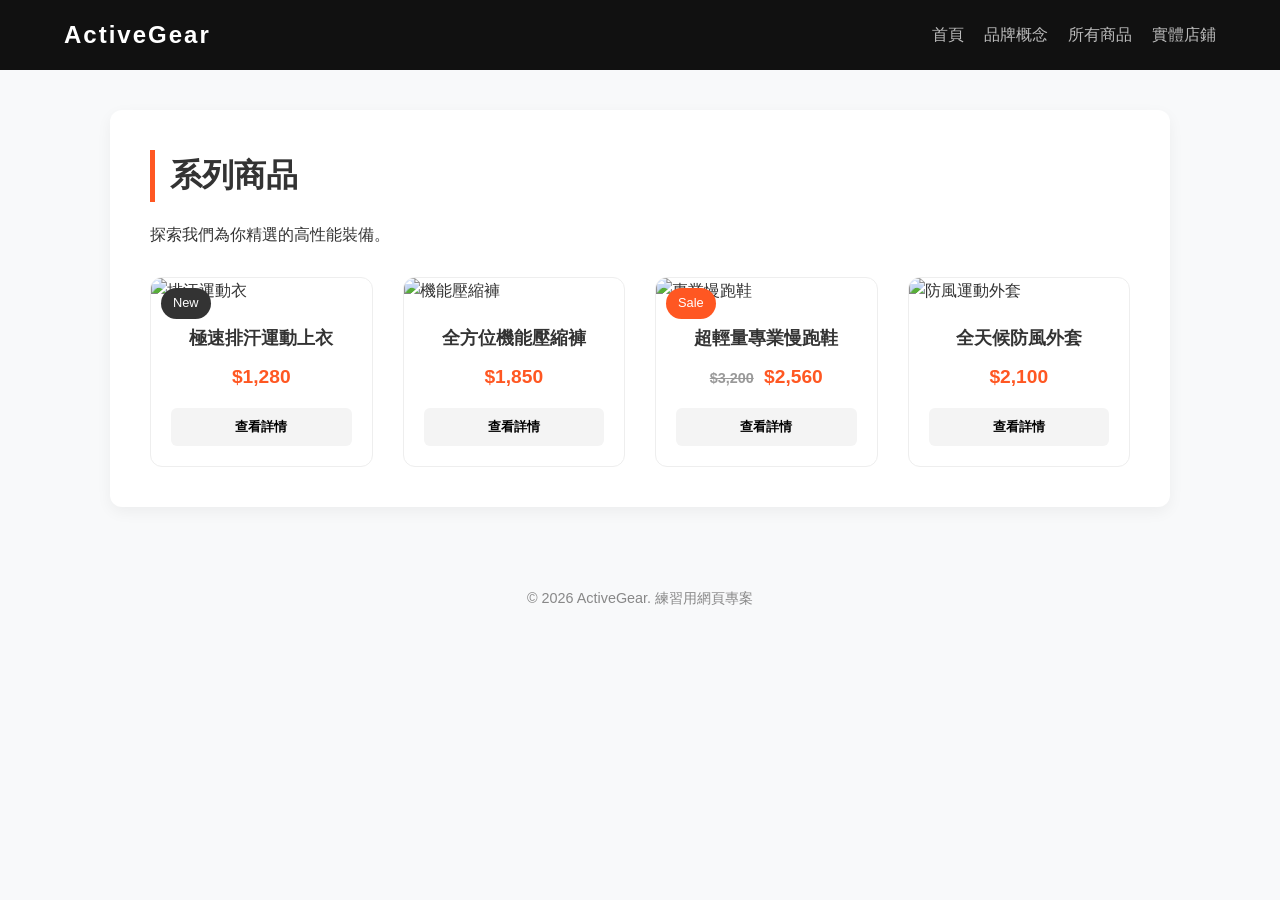
==== products.html @ 0505ae43 "Add files via upload Initial commit" ====
<!DOCTYPE html>
<html lang="zh-TW">
<head>
    <meta charset="UTF-8">
    <meta name="viewport" content="width=device-width, initial-scale=1.0">
    <title>所有商品 | ActiveGear</title>
    <link rel="stylesheet" href="style.css">
</head>
<body>

    <header>
        <h1>ActiveGear</h1>
        <nav>
            <ul>
                <li><a href="index.html">首頁</a></li>
                <li><a href="brand.html">品牌概念</a></li>
                <li><a href="products.html">所有商品</a></li>
                <li><a href="store.html">實體店鋪</a></li>
            </ul>
        </nav>
    </header>

    <main>
        <section>
            <h2>系列商品</h2>
            <p>探索我們為你精選的高性能裝備。</p>
            
            <div class="product-grid">
                
                <div class="product-card">
                    <div class="product-tag">New</div>
                    <img src="https://images.unsplash.com/photo-1521572267360-ee0c2909d518?auto=format&fit=crop&w=400&q=80" alt="排汗運動衣">
                    <div class="product-info">
                        <h4>極速排汗運動上衣</h4>
                        <p class="price">$1,280</p>
                        <button class="add-btn">查看詳情</button>
                    </div>
                </div>

                <div class="product-card">
                    <img src="https://images.unsplash.com/photo-1539109132314-3477524c8810?auto=format&fit=crop&w=400&q=80" alt="機能壓縮褲">
                    <div class="product-info">
                        <h4>全方位機能壓縮褲</h4>
                        <p class="price">$1,850</p>
                        <button class="add-btn">查看詳情</button>
                    </div>
                </div>

                <div class="product-card">
                    <div class="product-tag sale">Sale</div>
                    <img src="https://images.unsplash.com/photo-1542291026-7eec264c27ff?auto=format&fit=crop&w=400&q=80" alt="專業慢跑鞋">
                    <div class="product-info">
                        <h4>超輕量專業慢跑鞋</h4>
                        <p class="price"><span class="old-price">$3,200</span> $2,560</p>
                        <button class="add-btn">查看詳情</button>
                    </div>
                </div>

                <div class="product-card">
                    <img src="https://images.unsplash.com/photo-1583454110551-21f2fa2adfcd?auto=format&fit=crop&w=400&q=80" alt="防風運動外套">
                    <div class="product-info">
                        <h4>全天候防風外套</h4>
                        <p class="price">$2,100</p>
                        <button class="add-btn">查看詳情</button>
                    </div>
                </div>

            </div>
        </section>
    </main>

    <footer>
        <p>&copy; 2026 ActiveGear. 練習用網頁專案</p>
    </footer>

</body>
</html>
---- style.css ----
/* --- 1. 全域重設 --- */
* {
    margin: 0;
    padding: 0;
    box-sizing: border-box;
}

body {
    font-family: "Helvetica Neue", Arial, "微軟正黑體", sans-serif;
    background-color: #f8f9fa;
    color: #333;
    line-height: 1.6;
}

/* --- 2. 導覽列樣式 --- */
header {
    background-color: #111;
    color: #fff;
    padding: 1rem 5%;
    display: flex;
    justify-content: space-between;
    align-items: center;
    position: sticky;
    top: 0;
    z-index: 1000;
}

header h1 {
    font-size: 1.5rem;
    letter-spacing: 2px;
}

nav ul {
    list-style: none;
    display: flex;
    gap: 20px;
}

nav a {
    color: #bbb;
    text-decoration: none;
    font-weight: 500;
    transition: 0.3s;
}

nav a:hover {
    color: #fff;
}

/* --- 3. 主要內容版面 --- */
main {
    max-width: 1100px;
    margin: 40px auto;
    padding: 0 20px;
}

section {
    background: #fff;
    padding: 40px;
    border-radius: 12px;
    box-shadow: 0 5px 15px rgba(0,0,0,0.05);
    margin-bottom: 30px;
}

h2 {
    margin-bottom: 20px;
    font-size: 2rem;
    border-left: 5px solid #ff5722;
    padding-left: 15px;
}

/* --- 4. 首頁分類卡片 (Category Hub) --- */
.category-hub {
    display: flex;
    gap: 20px;
    margin-top: 30px;
}

.category-card {
    flex: 1;
    height: 300px;
    display: flex;
    align-items: center;
    justify-content: center;
    text-decoration: none;
    color: #fff;
    font-size: 1.5rem;
    font-weight: bold;
    border-radius: 10px;
    position: relative;
    overflow: hidden;
    background-size: cover;
    background-position: center;
    transition: transform 0.4s ease;
}

/* 背景遮罩層：確保文字清晰 */
.category-card::before {
    content: '';
    position: absolute;
    top: 0; left: 0; width: 100%; height: 100%;
    background: rgba(0, 0, 0, 0.4);
    z-index: 1;
    transition: 0.3s;
}

.category-card span {
    position: relative;
    z-index: 2;
}

/* 懸停效果 */
.category-card:hover {
    transform: translateY(-10px);
}

.category-card:hover::before {
    background: rgba(0, 0, 0, 0.2); /* 移入時變亮 */
}

/* 各別背景圖設定 (使用臨時圖片網址) */
.card-tops { background-image: url('https://images.unsplash.com/photo-1521572267360-ee0c2909d518?auto=format&fit=crop&w=600&q=80'); }
.card-bottoms { background-image: url('https://images.unsplash.com/photo-1539109132314-3477524c8810?auto=format&fit=crop&w=600&q=80'); }
.card-shoes { background-image: url('https://images.unsplash.com/photo-1542291026-7eec264c27ff?auto=format&fit=crop&w=600&q=80'); }

/* --- 5. 實體店鋪頁面專用 --- */
.store-img {
    width: 100%;
    max-height: 400px;
    object-fit: cover;
    border-radius: 8px;
    margin-bottom: 25px;
}

.store-info p {
    margin-bottom: 10px;
    font-size: 1.1rem;
}

/* --- 6. 頁尾 --- */
footer {
    text-align: center;
    padding: 40px;
    color: #888;
    font-size: 0.9rem;
}
/* --- 7. 商品列表網格 --- */
.product-grid {
    display: grid;
    /* 自動填充，每欄最小 250px，最大平均分配 */
    grid-template-columns: repeat(auto-fill, minmax(220px, 1fr));
    gap: 30px;
    margin-top: 30px;
}

/* --- 8. 商品卡片樣式 --- */
.product-card {
    background: #fff;
    border: 1px solid #eee;
    border-radius: 12px;
    overflow: hidden;
    position: relative;
    transition: 0.3s;
}

.product-card:hover {
    box-shadow: 0 10px 20px rgba(0,0,0,0.1);
    transform: translateY(-5px);
}

.product-card img {
    width: 100%;
    height: 250px;
    object-fit: cover; /* 確保圖片不變形且填滿區域 */
}

.product-info {
    padding: 20px;
    text-align: center;
}

.product-info h4 {
    margin-bottom: 10px;
    font-size: 1.1rem;
}

.price {
    color: #ff5722;
    font-weight: bold;
    font-size: 1.2rem;
    margin-bottom: 15px;
}

.old-price {
    text-decoration: line-through;
    color: #999;
    font-size: 0.9rem;
    margin-right: 5px;
}

/* 商品標籤 (New/Sale) */
.product-tag {
    position: absolute;
    top: 10px;
    left: 10px;
    background: #333;
    color: #fff;
    padding: 5px 12px;
    font-size: 0.8rem;
    border-radius: 20px;
    z-index: 5;
}

.product-tag.sale {
    background: #ff5722;
}

/* 按鈕樣式 */
.add-btn {
    width: 100%;
    padding: 10px;
    background: #f4f4f4;
    border: none;
    border-radius: 6px;
    cursor: pointer;
    font-weight: bold;
    transition: 0.2s;
}

.add-btn:hover {
    background: #111;
    color: #fff;
}
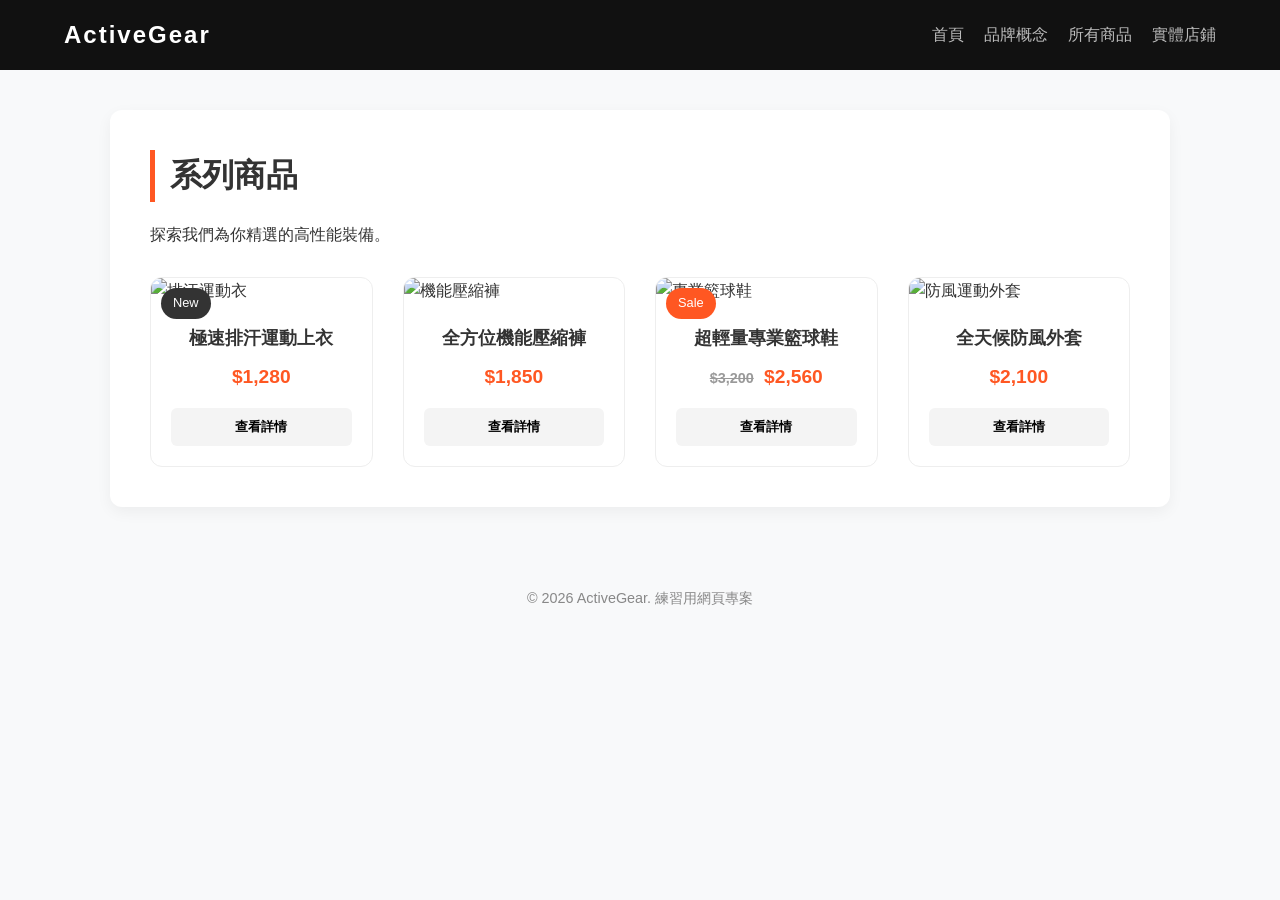
==== commit eac15f06: "Add files via upload Updated images to my own photos" ====
--- a/products.html
+++ b/products.html
@@ -29,7 +29,7 @@
                 
                 <div class="product-card">
                     <div class="product-tag">New</div>
-                    <img src="https://images.unsplash.com/photo-1521572267360-ee0c2909d518?auto=format&fit=crop&w=400&q=80" alt="排汗運動衣">
+                    <img src="images/shirt.png" alt="排汗運動衣">
                     <div class="product-info">
                         <h4>極速排汗運動上衣</h4>
                         <p class="price">$1,280</p>
@@ -38,7 +38,7 @@
                 </div>
 
                 <div class="product-card">
-                    <img src="https://images.unsplash.com/photo-1539109132314-3477524c8810?auto=format&fit=crop&w=400&q=80" alt="機能壓縮褲">
+                    <img src="images/pants.png" alt="機能壓縮褲">
                     <div class="product-info">
                         <h4>全方位機能壓縮褲</h4>
                         <p class="price">$1,850</p>
@@ -48,16 +48,16 @@
 
                 <div class="product-card">
                     <div class="product-tag sale">Sale</div>
-                    <img src="https://images.unsplash.com/photo-1542291026-7eec264c27ff?auto=format&fit=crop&w=400&q=80" alt="專業慢跑鞋">
+                    <img src="images/shoe.png" alt="專業籃球鞋">
                     <div class="product-info">
-                        <h4>超輕量專業慢跑鞋</h4>
+                        <h4>超輕量專業籃球鞋</h4>
                         <p class="price"><span class="old-price">$3,200</span> $2,560</p>
                         <button class="add-btn">查看詳情</button>
                     </div>
                 </div>
 
                 <div class="product-card">
-                    <img src="https://images.unsplash.com/photo-1583454110551-21f2fa2adfcd?auto=format&fit=crop&w=400&q=80" alt="防風運動外套">
+                    <img src="images/jacket.png" alt="防風運動外套">
                     <div class="product-info">
                         <h4>全天候防風外套</h4>
                         <p class="price">$2,100</p>
--- a/style.css
+++ b/style.css
@@ -119,9 +119,9 @@
 }
 
 /* 各別背景圖設定 (使用臨時圖片網址) */
-.card-tops { background-image: url('https://images.unsplash.com/photo-1521572267360-ee0c2909d518?auto=format&fit=crop&w=600&q=80'); }
-.card-bottoms { background-image: url('https://images.unsplash.com/photo-1539109132314-3477524c8810?auto=format&fit=crop&w=600&q=80'); }
-.card-shoes { background-image: url('https://images.unsplash.com/photo-1542291026-7eec264c27ff?auto=format&fit=crop&w=600&q=80'); }
+.card-tops { background-image: url('images/shirt.png'); }
+.card-bottoms { background-image: url('images/pants.png'); }
+.card-shoes { background-image: url('images/shoe.png'); }
 
 /* --- 5. 實體店鋪頁面專用 --- */
 .store-img {
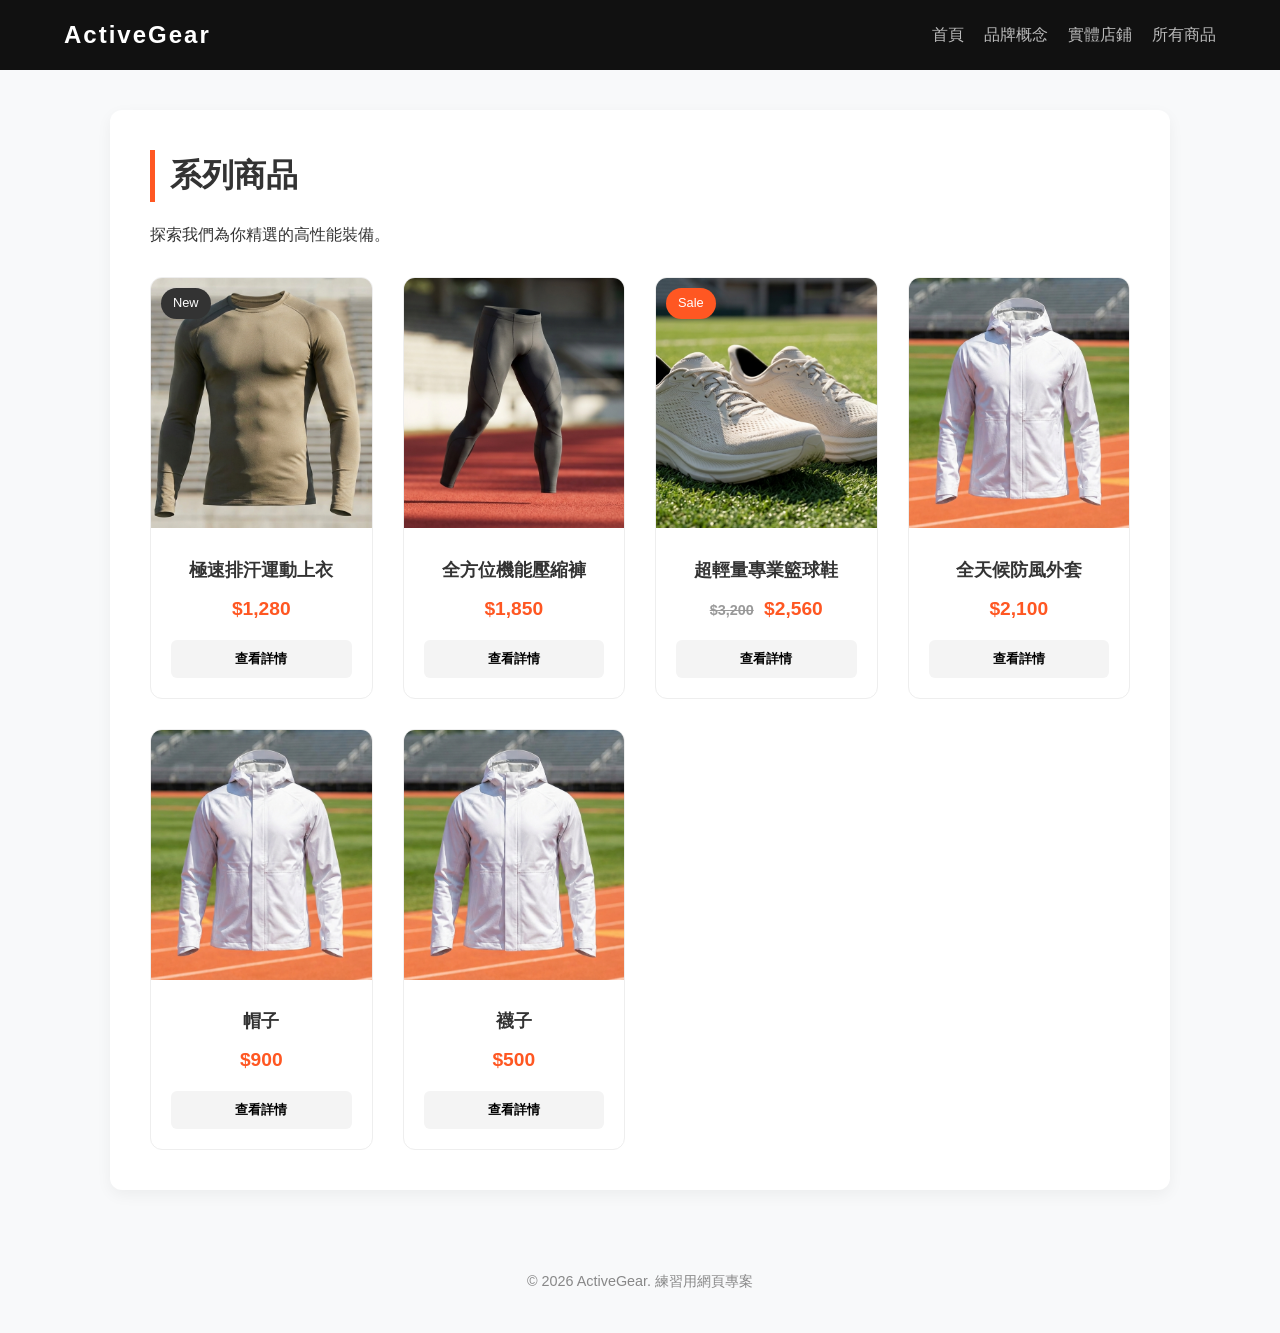
==== commit 32261817: "Update products.html" ====
--- a/products.html
+++ b/products.html
@@ -14,8 +14,8 @@
             <ul>
                 <li><a href="index.html">首頁</a></li>
                 <li><a href="brand.html">品牌概念</a></li>
+                <li><a href="store.html">實體店鋪</a></li>
                 <li><a href="products.html">所有商品</a></li>
-                <li><a href="store.html">實體店鋪</a></li>
             </ul>
         </nav>
     </header>
@@ -65,6 +65,24 @@
                     </div>
                 </div>
 
+                <div class="product-card">
+                    <img src="images/jacket.png" alt="帽子">
+                    <div class="product-info">
+                        <h4>帽子</h4>
+                        <p class="price">$900</p>
+                        <button class="add-btn">查看詳情</button>
+                    </div>
+                </div>
+
+                <div class="product-card">
+                    <img src="images/jacket.png" alt="襪子">
+                    <div class="product-info">
+                        <h4>襪子</h4>
+                        <p class="price">$500</p>
+                        <button class="add-btn">查看詳情</button>
+                    </div>
+                </div>
+
             </div>
         </section>
     </main>
@@ -74,4 +92,4 @@
     </footer>
 
 </body>
-</html>+</html>
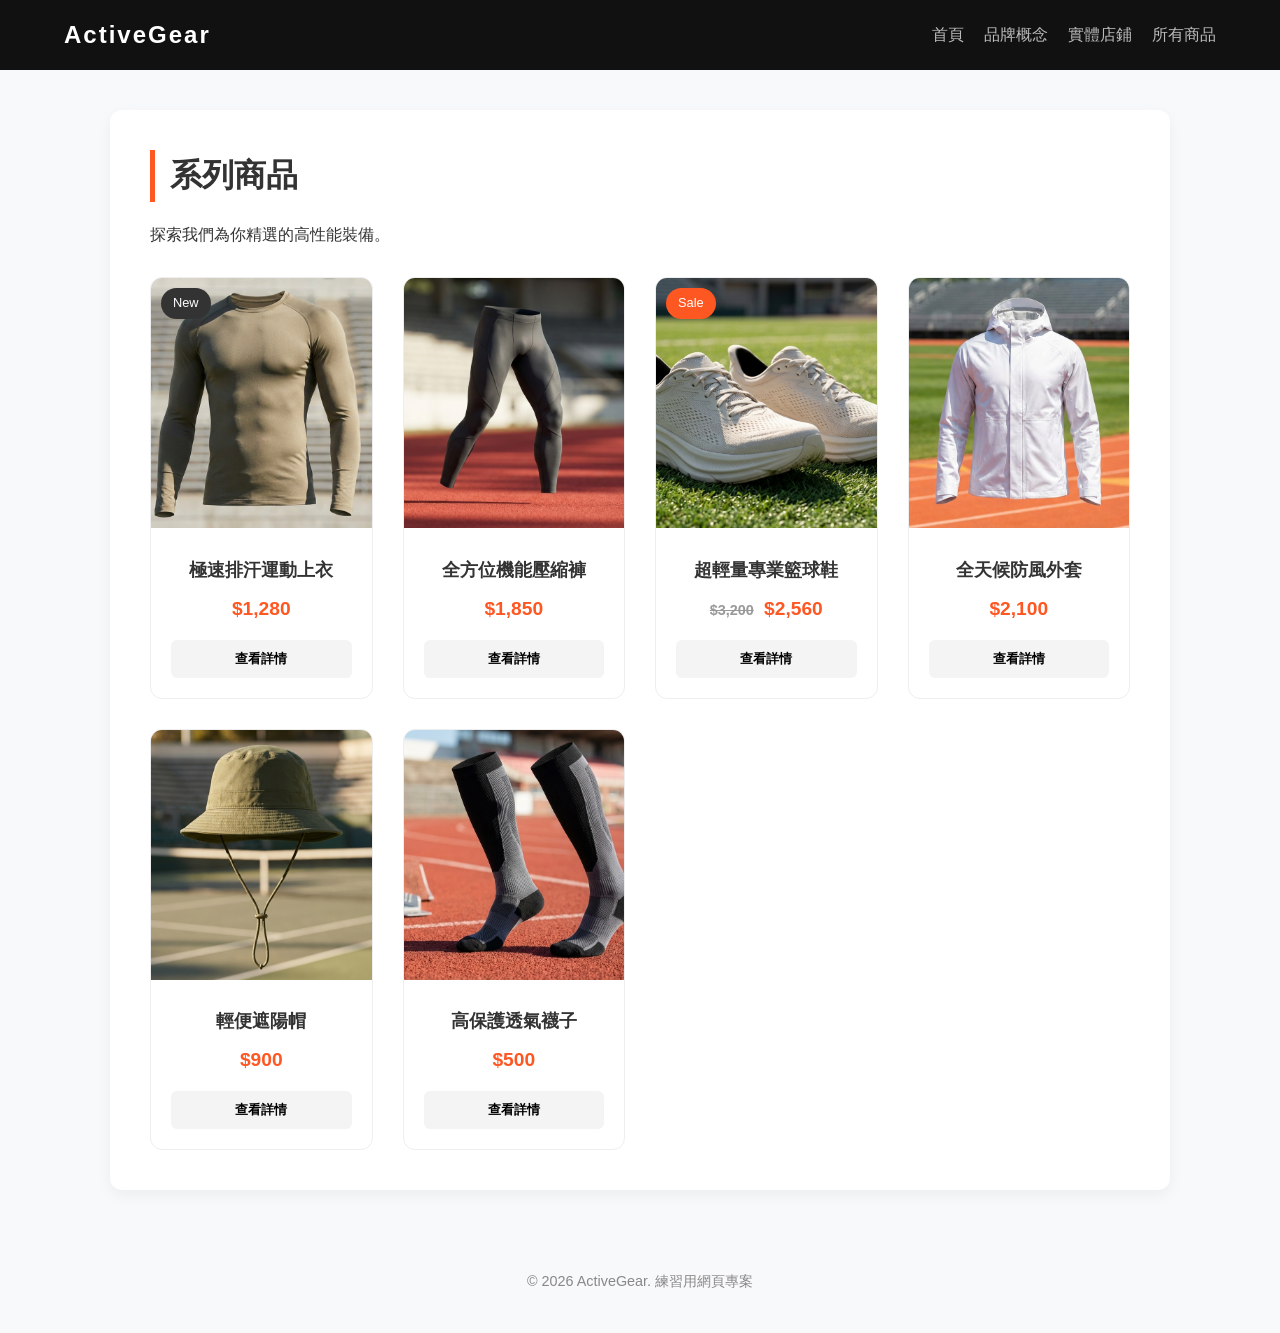
==== commit 1d93c0a7: "Update products.html" ====
--- a/products.html
+++ b/products.html
@@ -66,18 +66,18 @@
                 </div>
 
                 <div class="product-card">
-                    <img src="images/jacket.png" alt="帽子">
+                    <img src="images/hat.png" alt="帽子">
                     <div class="product-info">
-                        <h4>帽子</h4>
+                        <h4>輕便遮陽帽</h4>
                         <p class="price">$900</p>
                         <button class="add-btn">查看詳情</button>
                     </div>
                 </div>
 
                 <div class="product-card">
-                    <img src="images/jacket.png" alt="襪子">
+                    <img src="images/socks.png" alt="襪子">
                     <div class="product-info">
-                        <h4>襪子</h4>
+                        <h4>高保護透氣襪子</h4>
                         <p class="price">$500</p>
                         <button class="add-btn">查看詳情</button>
                     </div>
